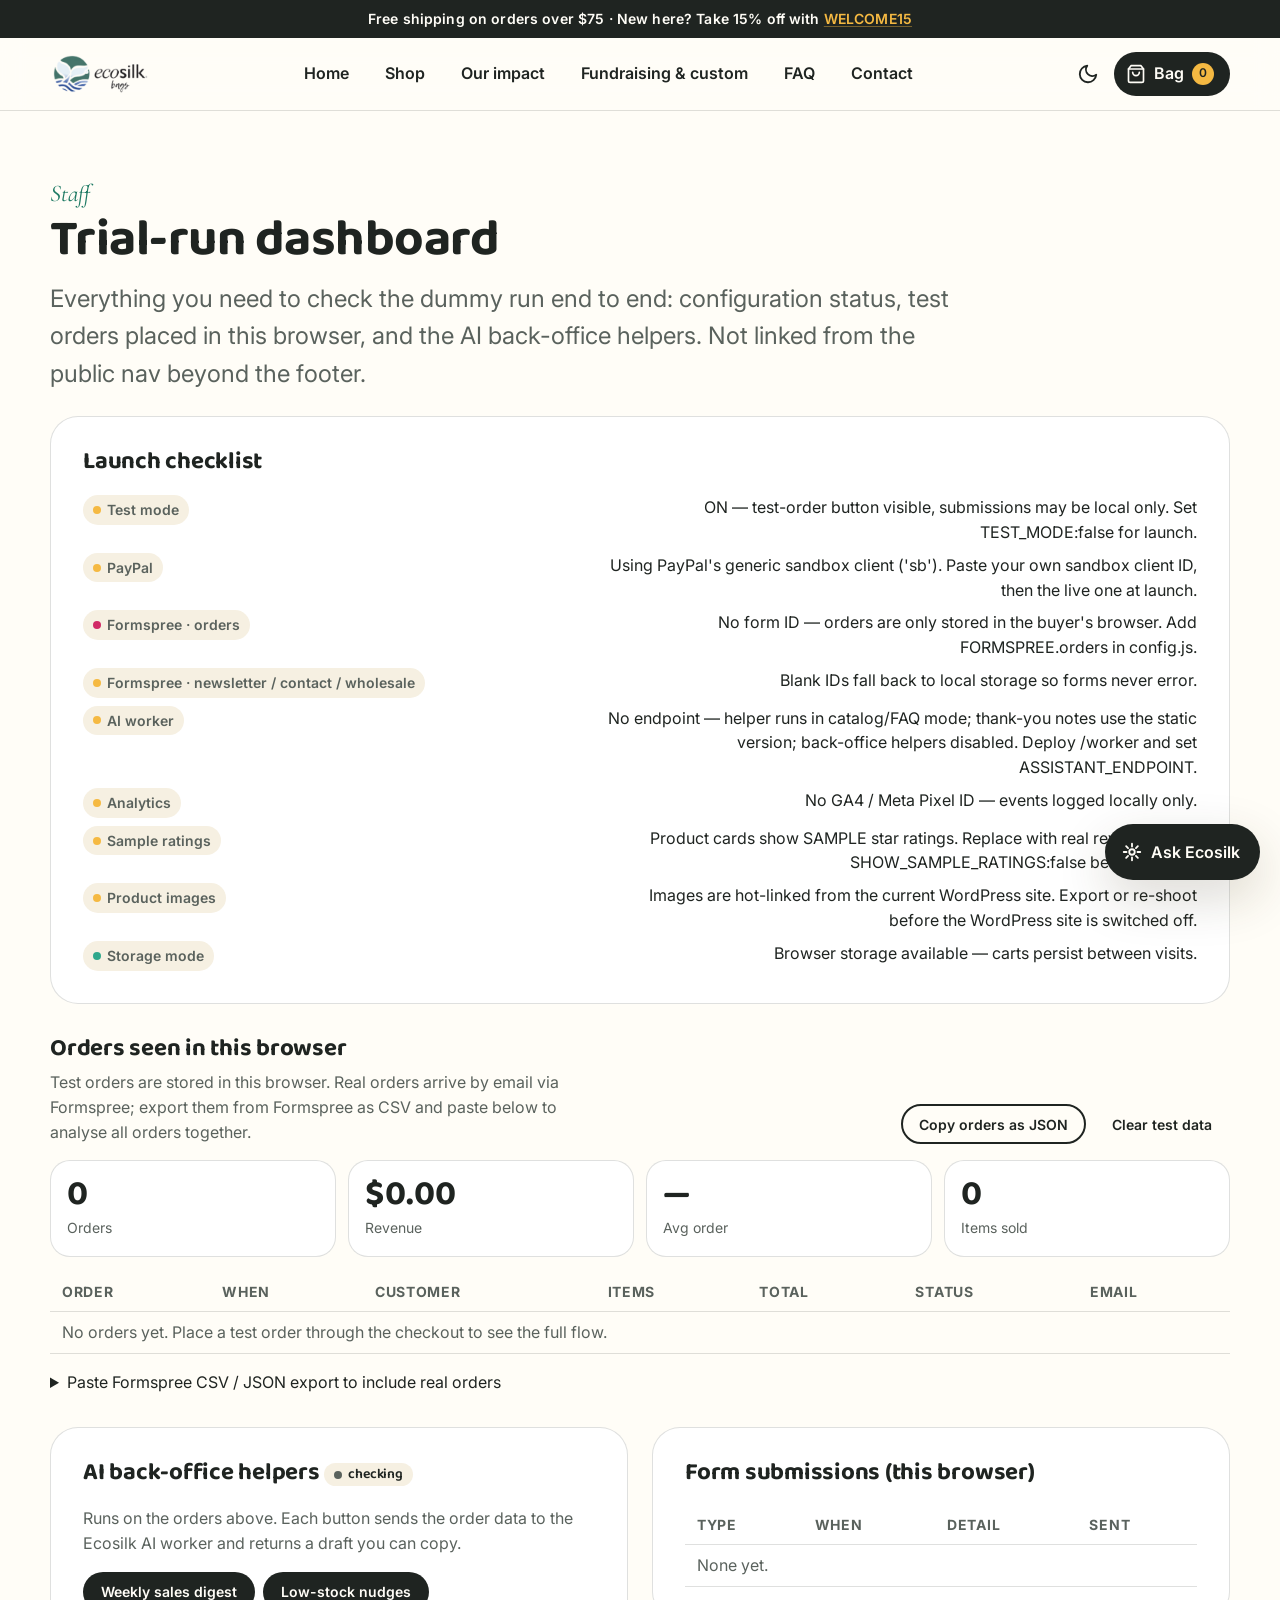
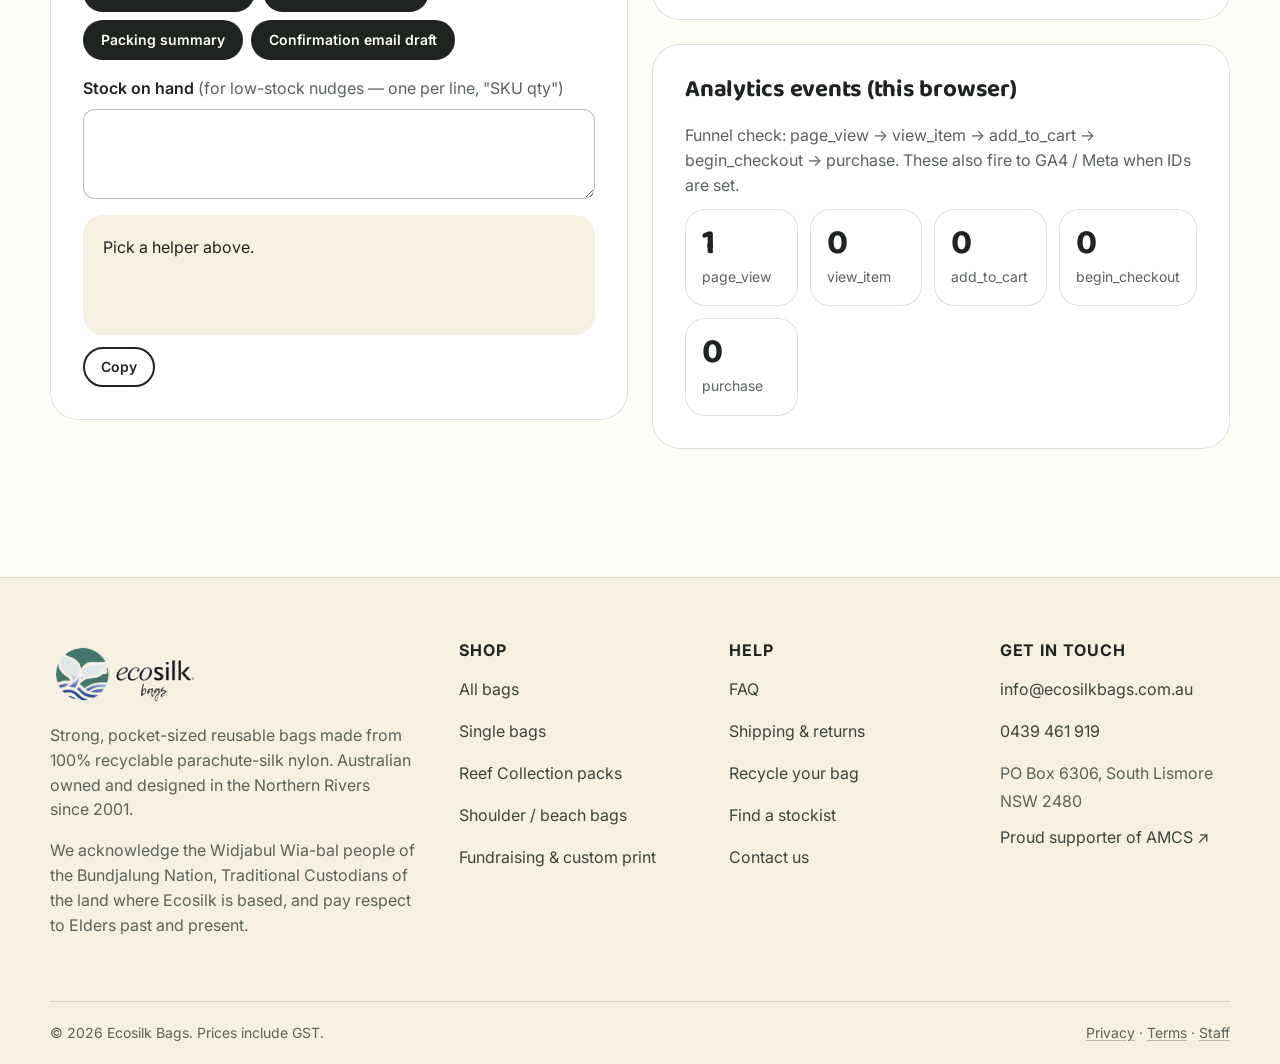
==== admin.html @ 3e67938a "Revamp: accessible multi-page store, 3-step PayPal checkout, AI helper + worker, admin dashboard" ====
<!DOCTYPE html>
<html lang="en-AU">
<head>
<meta charset="UTF-8">
<meta name="viewport" content="width=device-width, initial-scale=1.0">
<title>Staff dashboard — Ecosilk Bags</title>
<meta name="description" content="Staff-only dashboard for the Ecosilk trial site.">
<meta name="robots" content="noindex">
<link rel="icon" href="assets/img/favicon.png" type="image/png">
<link rel="preconnect" href="https://fonts.googleapis.com">
<link rel="preconnect" href="https://fonts.gstatic.com" crossorigin>
<link href="https://fonts.googleapis.com/css2?family=Baloo+2:wght@600;700&family=Cormorant+Garamond:ital,wght@1,500&family=Inter:wght@400;500;600;700&display=swap" rel="stylesheet">
<link rel="stylesheet" href="assets/css/style.css">
</head>
<body>
<main id="main">

  <div class="wrap page-head"><span class="eyebrow">Staff</span><h1>Trial-run dashboard</h1><p>Everything you need to check the dummy run end to end: configuration status, test orders placed in this browser, and the AI back-office helpers. Not linked from the public nav beyond the footer.</p></div>

  <div class="wrap" style="display:grid;gap:var(--space-8);padding-bottom:var(--space-16);">

    <section class="panel">
      <h2>Launch checklist</h2>
      <div class="review-block" id="checklist"></div>
    </section>

    <section>
      <div class="section-head" style="margin-bottom:var(--space-4);"><div><h2 style="font-size:var(--text-lg);">Orders seen in this browser</h2><p class="small">Test orders are stored in this browser. Real orders arrive by email via Formspree; export them from Formspree as CSV and paste below to analyse all orders together.</p></div><div style="display:flex;gap:var(--space-2);"><button class="btn btn-outline btn-sm" type="button" id="exportBtn">Copy orders as JSON</button><button class="btn btn-ghost btn-sm" type="button" id="clearBtn">Clear test data</button></div></div>
      <div class="kpis" id="kpis"></div>
      <div style="overflow-x:auto;margin-top:var(--space-4);"><table class="table" id="ordersTable"><thead><tr><th>Order</th><th>When</th><th>Customer</th><th>Items</th><th>Total</th><th>Status</th><th>Email</th></tr></thead><tbody></tbody></table></div>
      <details style="margin-top:var(--space-4);"><summary class="small" style="cursor:pointer;">Paste Formspree CSV / JSON export to include real orders</summary><div class="field" style="margin-top:var(--space-3);"><label for="importBox" class="visually-hidden">Import</label><textarea id="importBox" placeholder="Paste CSV or JSON here"></textarea></div><button class="btn btn-outline btn-sm" type="button" id="importBtn" style="margin-top:var(--space-2);">Import</button> <span class="small muted" id="importMsg"></span></details>
    </section>

    <section class="admin-grid">
      <div class="panel">
        <h2>AI back-office helpers <span class="status-pill" id="aiStatus">checking</span></h2>
        <p class="small muted" style="margin-bottom:var(--space-4);">Runs on the orders above. Each button sends the order data to the Ecosilk AI worker and returns a draft you can copy.</p>
        <div style="display:flex;gap:var(--space-2);flex-wrap:wrap;">
          <button class="btn btn-dark btn-sm" type="button" data-digest="weekly">Weekly sales digest</button>
          <button class="btn btn-dark btn-sm" type="button" data-digest="lowstock">Low-stock nudges</button>
          <button class="btn btn-dark btn-sm" type="button" data-digest="summary">Packing summary</button>
          <button class="btn btn-dark btn-sm" type="button" data-digest="email">Confirmation email draft</button>
        </div>
        <div class="field" style="margin-top:var(--space-4);"><label for="stockBox">Stock on hand <span class="opt">(for low-stock nudges — one per line, "SKU qty")</span></label><textarea id="stockBox" style="min-height:90px;font-family:monospace;font-size:13px;"></textarea></div>
        <div class="output" id="aiOut" aria-live="polite" style="margin-top:var(--space-4);">Pick a helper above.</div>
        <div style="display:flex;gap:var(--space-2);margin-top:var(--space-3);"><button class="btn btn-outline btn-sm" type="button" id="copyOut">Copy</button></div>
      </div>
      <div style="display:grid;gap:var(--space-6);">
        <div class="panel"><h2>Form submissions (this browser)</h2><div style="overflow-x:auto;"><table class="table" id="subsTable"><thead><tr><th>Type</th><th>When</th><th>Detail</th><th>Sent</th></tr></thead><tbody></tbody></table></div></div>
        <div class="panel"><h2>Analytics events (this browser)</h2><p class="small muted" style="margin-bottom:var(--space-3);">Funnel check: page_view → view_item → add_to_cart → begin_checkout → purchase. These also fire to GA4 / Meta when IDs are set.</p><div class="kpis" id="funnel"></div></div>
      </div>
    </section>
  </div>
</main>

<script src="assets/js/config.js"></script>
<script src="assets/js/catalog-data.js"></script>
<script src="assets/js/content.js"></script>
<script src="assets/js/store.js"></script>
<script src="assets/js/layout.js"></script>
<script src="assets/js/assistant.js"></script>

<script>
(function(){
  const E=window.Ecosilk, CFG=E.CFG;
  // Checklist
  const checks=[
    ["Test mode", CFG.TEST_MODE?"warn":"ok", CFG.TEST_MODE?"ON — test-order button visible, submissions may be local only. Set TEST_MODE:false for launch.":"OFF — production behaviour."],
    ["PayPal", CFG.PAYPAL_CLIENT_ID==="sb"?"warn":(CFG.PAYPAL_CLIENT_ID?"ok":"bad"), CFG.PAYPAL_CLIENT_ID==="sb"?"Using PayPal's generic sandbox client ('sb'). Paste your own sandbox client ID, then the live one at launch.":(CFG.PAYPAL_CLIENT_ID?`Client ID set (${CFG.PAYPAL_ENV}).`:"Not configured.")],
    ["Formspree · orders", CFG.FORMSPREE.orders?"ok":"bad", CFG.FORMSPREE.orders?"Order emails will be delivered.":"No form ID — orders are only stored in the buyer's browser. Add FORMSPREE.orders in config.js."],
    ["Formspree · newsletter / contact / wholesale", (CFG.FORMSPREE.newsletter&&CFG.FORMSPREE.contact&&CFG.FORMSPREE.wholesale)?"ok":"warn", "Blank IDs fall back to local storage so forms never error."],
    ["AI worker", CFG.ASSISTANT_ENDPOINT?"ok":"warn", CFG.ASSISTANT_ENDPOINT?`Endpoint: ${CFG.ASSISTANT_ENDPOINT}`:"No endpoint — helper runs in catalog/FAQ mode; thank-you notes use the static version; back-office helpers disabled. Deploy /worker and set ASSISTANT_ENDPOINT."],
    ["Analytics", (CFG.GA4_ID||CFG.META_PIXEL_ID)?"ok":"warn", (CFG.GA4_ID||CFG.META_PIXEL_ID)?"Events firing.":"No GA4 / Meta Pixel ID — events logged locally only."],
    ["Sample ratings", CFG.SHOW_SAMPLE_RATINGS?"warn":"ok", CFG.SHOW_SAMPLE_RATINGS?"Product cards show SAMPLE star ratings. Replace with real reviews or set SHOW_SAMPLE_RATINGS:false before launch.":"Hidden."],
    ["Product images", "warn", "Images are hot-linked from the current WordPress site. Export or re-shoot before the WordPress site is switched off."],
    ["Storage mode", E.Storage.mode==="browser"?"ok":"warn", E.Storage.mode==="browser"?"Browser storage available — carts persist between visits.":"Sandboxed preview — carts persist only within this tab."]
  ];
  document.getElementById("checklist").innerHTML=checks.map(([k,s,d])=>`<div class="kv"><span><span class="status-pill ${s}">${k}</span></span><span class="small" style="text-align:right;max-width:60ch;">${d}</span></div>`).join("");

  // Orders
  let imported=[];
  function allOrders(){ return E.getOrders().concat(imported); }
  function renderOrders(){
    const orders=allOrders();
    const rev=orders.reduce((s,o)=>s+(+o.total||0),0), items=orders.reduce((s,o)=>s+(o.lines||[]).reduce((a,l)=>a+(+l.qty||0),0),0);
    document.getElementById("kpis").innerHTML=[["Orders",orders.length],["Revenue",E.money(rev)],["Avg order",orders.length?E.money(rev/orders.length):"—"],["Items sold",items]].map(([k,v])=>`<div class="kpi"><strong>${v}</strong><span>${k}</span></div>`).join("");
    document.querySelector("#ordersTable tbody").innerHTML=orders.map(o=>`<tr><td><b>${o.number}</b>${o.code?`<br><span class="small muted">${o.code}</span>`:""}</td><td>${new Date(o.placedAt).toLocaleString("en-AU",{dateStyle:"short",timeStyle:"short"})}</td><td>${o.customer?(o.customer.firstName+" "+o.customer.lastName+"<br><span class='small muted'>"+(o.customer.city||"")+" "+(o.customer.state||"")+"</span>"):""}</td><td class="small">${(o.lines||[]).map(l=>`${l.qty} × ${l.name}`).join("<br>")}${(o.gifts||[]).map(g=>`<br><span class="verified">+ ${g.name} (gift)</span>`).join("")}</td><td>${E.money(+o.total||0)}</td><td><span class="status-pill ${o.status==="PAID"?"ok":"warn"}">${o.status||""}</span></td><td class="small">${o.delivery?(o.delivery.delivered?"Sent":"Local"):""}</td></tr>`).join("")||`<tr><td colspan="7" class="muted">No orders yet. Place a test order through the checkout to see the full flow.</td></tr>`;
    // Funnel
    const ev=E.getEvents(); const count=n=>ev.filter(e=>e.name===n).length;
    document.getElementById("funnel").innerHTML=["page_view","view_item","add_to_cart","begin_checkout","purchase"].map(n=>`<div class="kpi"><strong>${count(n)}</strong><span>${n}</span></div>`).join("");
    const subs=E.getSubmissions();
    document.querySelector("#subsTable tbody").innerHTML=subs.slice(0,30).map(s=>`<tr><td>${s.type}</td><td class="small">${new Date(s.at).toLocaleString("en-AU",{dateStyle:"short",timeStyle:"short"})}</td><td class="small">${(s.payload.email||s.payload.customer_name||s.payload.organisation||"")} ${s.payload._subject?"· "+s.payload._subject:""}</td><td>${s.delivered?"Yes":"Local"}</td></tr>`).join("")||`<tr><td colspan="4" class="muted">None yet.</td></tr>`;
  }
  renderOrders();
  document.getElementById("exportBtn").addEventListener("click",async e=>{ try{ await navigator.clipboard.writeText(JSON.stringify(allOrders(),null,2)); e.target.textContent="Copied"; }catch(err){ e.target.textContent="Clipboard blocked"; } setTimeout(()=>e.target.textContent="Copy orders as JSON",1500); });
  document.getElementById("clearBtn").addEventListener("click",()=>{ if(confirm("Clear test orders, submissions and events stored in this browser?")){ ["ecosilk_orders","ecosilk_last_order","ecosilk_submissions","ecosilk_events"].forEach(k=>E.Storage.remove(k)); renderOrders(); } });
  document.getElementById("importBtn").addEventListener("click",()=>{
    const raw=document.getElementById("importBox").value.trim(); const msg=document.getElementById("importMsg"); if(!raw) return;
    try{ if(raw.startsWith("[")||raw.startsWith("{")){ const j=JSON.parse(raw); imported=(Array.isArray(j)?j:[j]).map(o=>o.order_json?JSON.parse(o.order_json):o); }
      else { const rows=raw.split(/\r?\n/).filter(Boolean); const hdr=rows.shift().split(",").map(h=>h.replace(/^"|"$/g,"").trim()); const idx=hdr.indexOf("order_json"); if(idx<0) throw new Error("No order_json column"); imported=rows.map(r=>{ const cells=r.match(/("([^"]|"")*"|[^,]*)(,|$)/g).map(c=>c.replace(/,$/,"").replace(/^"|"$/g,"").replace(/""/g,'"')); return JSON.parse(cells[idx]); }); }
      msg.textContent=`Imported ${imported.length} orders.`; renderOrders(); }catch(e){ msg.textContent="Couldn't parse that: "+e.message; }
  });

  // Stock box default from catalog flags
  document.getElementById("stockBox").value=E.CATALOG.filter(p=>!p.inStock).map(p=>`${p.sku} 0`).join("\n")+"\n# add lines like: SSE 12  (SKU then quantity)";

  // AI helpers
  const A=window.EcosilkAssistant; const st=document.getElementById("aiStatus"); const out=document.getElementById("aiOut");
  if(A&&A.available()){ fetch(CFG.ASSISTANT_ENDPOINT+"/health").then(r=>r.json()).then(j=>{ st.textContent=`online · ${j.provider}${j.model?" · "+j.model:""}`; st.className="status-pill ok"; }).catch(()=>{ st.textContent="unreachable"; st.className="status-pill bad"; }); }
  else { st.textContent="not configured"; st.className="status-pill warn"; document.querySelectorAll("[data-digest]").forEach(b=>b.disabled=true); out.textContent="Deploy the worker in /worker and set ASSISTANT_ENDPOINT in config.js to enable these helpers."; }
  document.querySelectorAll("[data-digest]").forEach(b=>b.addEventListener("click",async()=>{
    const orders=allOrders(); if(!orders.length){ out.textContent="No orders to analyse yet — place a test order first."; return; }
    out.innerHTML='<span class="typing" aria-label="Working"><i></i><i></i><i></i></span>'; document.querySelectorAll("[data-digest]").forEach(x=>x.disabled=true);
    const stock=document.getElementById("stockBox").value.split("\n").map(l=>l.trim()).filter(l=>l&&!l.startsWith("#")).map(l=>{ const [sku,qty]=l.split(/\s+/); const p=E.bySku(sku); return p?{sku,name:E.displayTitle(p),qty:+qty||0}:null; }).filter(Boolean);
    try{ const r=await A.call("/digest",{type:b.dataset.digest,orders:orders.slice(0,100),stock,period:"trial"}); out.textContent=r.digest||r.error||"No response."; }
    catch(e){ out.textContent="The worker didn't respond: "+e.message; }
    document.querySelectorAll("[data-digest]").forEach(x=>x.disabled=false);
  }));
  document.getElementById("copyOut").addEventListener("click",async e=>{ try{ await navigator.clipboard.writeText(out.textContent); e.target.textContent="Copied"; }catch(err){} setTimeout(()=>e.target.textContent="Copy",1500); });
})();
</script>
</body></html>
---- assets/css/style.css ----
/* ============================================================
   ECOSILK BAGS — design system + components
   Type: Baloo 2 (display) · Inter (body) · Cormorant Garamond italic (accents)
   Palette evolves the brand: cream / ink / cerise / sea green / gold / teal,
   tuned so every text colour meets WCAG AA on its surface.
   ============================================================ */

:root, [data-theme="light"] {
  --bg: #FFFDF7;
  --surface: #FFFFFF;
  --surface-2: #F6F0E2;
  --surface-3: #ECE4D0;
  --ink: #1F2421;
  --ink-soft: #3C443F;
  --muted: #5A625D;
  --line: rgba(31, 36, 33, 0.14);
  --line-strong: #1F2421;

  --accent: #D12A66;          /* cerise, AA with white text and on cream */
  --accent-hover: #B82259;
  --accent-soft: #FBE3EC;
  --accent-bright: #E63E7A;   /* decorative only */

  --green: #1E7A64;           /* sea green, text-safe */
  --green-bright: #2FA88C;    /* decorative */
  --green-soft: #DDF2EB;
  --gold: #F5B942;
  --gold-soft: #FDF0D3;
  --teal: #1D6E85;
  --purple: #6F47B5;

  --on-accent: #FFFFFF;
  --on-dark: #FFFDF7;

  --shadow-sm: 0 1px 2px rgba(60, 50, 20, 0.08), 0 2px 8px rgba(60, 50, 20, 0.06);
  --shadow-md: 0 6px 24px rgba(60, 50, 20, 0.12);
  --shadow-lg: 0 18px 50px rgba(60, 50, 20, 0.18);

  --font-display: 'Baloo 2', 'Inter', system-ui, sans-serif;
  --font-body: 'Inter', system-ui, -apple-system, sans-serif;
  --font-accent: 'Cormorant Garamond', Georgia, serif;

  --text-xs: clamp(0.75rem, 0.7rem + 0.25vw, 0.875rem);
  --text-sm: clamp(0.875rem, 0.8rem + 0.35vw, 1rem);
  --text-base: clamp(1rem, 0.95rem + 0.25vw, 1.125rem);
  --text-lg: clamp(1.125rem, 1rem + 0.75vw, 1.5rem);
  --text-xl: clamp(1.5rem, 1.2rem + 1.25vw, 2.25rem);
  --text-2xl: clamp(2rem, 1.2rem + 2.5vw, 3.5rem);
  --text-3xl: clamp(2.5rem, 1rem + 4vw, 4.5rem);

  --space-1: 0.25rem; --space-2: 0.5rem; --space-3: 0.75rem; --space-4: 1rem;
  --space-5: 1.25rem; --space-6: 1.5rem; --space-8: 2rem; --space-10: 2.5rem;
  --space-12: 3rem; --space-16: 4rem; --space-20: 5rem; --space-24: 6rem;

  --radius-sm: 6px; --radius-md: 12px; --radius-lg: 20px; --radius-xl: 28px; --radius-pill: 999px;
  --wrap: 1180px;
  --header-h: 72px;
  color-scheme: light;
}

[data-theme="dark"] {
  --bg: #141D19;
  --surface: #1C2823;
  --surface-2: #22312B;
  --surface-3: #2B3C35;
  --ink: #F3EFE4;
  --ink-soft: #DCD8CC;
  --muted: #B4BDB7;
  --line: rgba(243, 239, 228, 0.14);
  --line-strong: #F3EFE4;

  --accent: #FF6FA0;
  --accent-hover: #FF8AB2;
  --accent-soft: #3A2430;
  --accent-bright: #FF6FA0;

  --green: #5CD3B4;
  --green-bright: #5CD3B4;
  --green-soft: #1F3A32;
  --gold: #F5B942;
  --gold-soft: #3A3120;
  --teal: #1D6E85;
  --purple: #B59BE8;

  --on-accent: #1F2421;
  --on-dark: #FFFDF7;

  --shadow-sm: 0 1px 2px rgba(0,0,0,0.3), 0 2px 8px rgba(0,0,0,0.25);
  --shadow-md: 0 6px 24px rgba(0,0,0,0.4);
  --shadow-lg: 0 18px 50px rgba(0,0,0,0.5);
  color-scheme: dark;
}

/* ---------- Base ---------- */
*, *::before, *::after { box-sizing: border-box; margin: 0; padding: 0; }
html { -webkit-text-size-adjust: 100%; scroll-behavior: smooth; }
body {
  background: var(--bg); color: var(--ink);
  font-family: var(--font-body); font-size: var(--text-base); line-height: 1.55;
  -webkit-font-smoothing: antialiased; min-height: 100vh;
  display: flex; flex-direction: column;
}
main { flex: 1; }
img, svg, video { max-width: 100%; display: block; }
img { height: auto; }
a { color: inherit; text-decoration-color: color-mix(in srgb, currentColor 40%, transparent); text-underline-offset: 0.15em; }
a:hover { text-decoration-color: currentColor; }
button, input, select, textarea { font: inherit; color: inherit; }
button { cursor: pointer; background: none; border: 0; }
h1, h2, h3, h4 { font-family: var(--font-display); font-weight: 700; line-height: 1.1; letter-spacing: -0.01em; text-wrap: balance; }
h1 { font-size: var(--text-2xl); }
h2 { font-size: var(--text-xl); }
h3 { font-size: var(--text-lg); }
p { text-wrap: pretty; }
ul[role="list"], ol[role="list"] { list-style: none; }
:focus-visible { outline: 3px solid var(--accent); outline-offset: 3px; border-radius: 4px; }
::selection { background: var(--gold); color: #1F2421; }
.visually-hidden { position: absolute !important; width: 1px; height: 1px; padding: 0; margin: -1px; overflow: hidden; clip: rect(0 0 0 0); white-space: nowrap; border: 0; }
.skip-link { position: absolute; left: var(--space-4); top: -100px; z-index: 1000; background: var(--ink); color: var(--bg); padding: var(--space-3) var(--space-5); border-radius: var(--radius-md); font-weight: 600; }
.skip-link:focus { top: var(--space-4); }

@media (prefers-reduced-motion: reduce) {
  *, *::before, *::after { animation-duration: 0.001ms !important; animation-iteration-count: 1 !important; transition-duration: 0.001ms !important; scroll-behavior: auto !important; }
}

.wrap { width: min(var(--wrap), 100% - var(--space-10)); margin-inline: auto; }
@media (max-width: 640px) { .wrap { width: min(var(--wrap), 100% - var(--space-8)); } }
.narrow { max-width: 720px; }
.muted { color: var(--muted); }
.small { font-size: var(--text-sm); }
.eyebrow { font-family: var(--font-accent); font-style: italic; font-size: var(--text-lg); color: var(--green); }
.accent { color: var(--accent); }
.section { padding-block: clamp(var(--space-12), 7vw, var(--space-24)); }
.section-tight { padding-block: clamp(var(--space-8), 4vw, var(--space-16)); }
.section-head { display: flex; align-items: flex-end; justify-content: space-between; gap: var(--space-6); margin-bottom: var(--space-8); flex-wrap: wrap; }
.section-head p { max-width: 52ch; color: var(--muted); margin-top: var(--space-2); }
.page-head { padding: clamp(var(--space-10), 6vw, var(--space-16)) 0 var(--space-6); }
.page-head p { color: var(--muted); max-width: 60ch; margin-top: var(--space-3); font-size: var(--text-lg); }

/* ---------- Buttons ---------- */
.btn { display: inline-flex; align-items: center; justify-content: center; gap: var(--space-2); min-height: 48px; padding: 0 var(--space-6); border-radius: var(--radius-pill); font-weight: 600; font-size: var(--text-sm); text-decoration: none; border: 2px solid transparent; transition: transform .15s ease, background .15s ease, border-color .15s ease, color .15s ease; white-space: nowrap; }
.btn:active { transform: translateY(1px); }
.btn-primary { background: var(--accent); color: var(--on-accent); }
.btn-primary:hover { background: var(--accent-hover); }
.btn-dark { background: var(--ink); color: var(--bg); }
.btn-dark:hover { background: var(--ink-soft); }
.btn-outline { border-color: var(--line-strong); color: var(--ink); background: transparent; }
.btn-outline:hover { background: var(--ink); color: var(--bg); }
.btn-ghost { color: var(--ink); min-height: 44px; padding-inline: var(--space-3); }
.btn-ghost:hover { background: var(--surface-2); }
.btn-sm { min-height: 40px; padding-inline: var(--space-4); font-size: var(--text-xs); }
.btn-lg { min-height: 56px; padding-inline: var(--space-8); font-size: var(--text-base); }
.btn-block { width: 100%; }
.btn[disabled], .btn[aria-disabled="true"] { opacity: .5; cursor: not-allowed; }
.icon-btn { display: inline-flex; align-items: center; justify-content: center; width: 44px; height: 44px; border-radius: var(--radius-pill); color: var(--ink); }
.icon-btn:hover { background: var(--surface-2); }
.icon-btn svg { width: 22px; height: 22px; }

/* ---------- Announcement + Header ---------- */
.announce { background: var(--ink); color: var(--bg); text-align: center; font-size: var(--text-xs); font-weight: 600; padding: var(--space-2) var(--space-4); letter-spacing: 0.01em; }
.announce a { color: var(--gold); }
.site-header { position: sticky; top: 0; z-index: 60; background: color-mix(in srgb, var(--bg) 88%, transparent); backdrop-filter: blur(12px); -webkit-backdrop-filter: blur(12px); border-bottom: 1px solid var(--line); }
.header-row { display: flex; align-items: center; justify-content: space-between; gap: var(--space-4); min-height: var(--header-h); }
.brand { display: inline-flex; align-items: center; gap: var(--space-3); text-decoration: none; }
.brand img { height: 44px; width: auto; }
.brand .logo-dark { display: none; }
[data-theme="dark"] .brand .logo-light { display: none; }
[data-theme="dark"] .brand .logo-dark { display: block; }
.nav-links { display: flex; gap: var(--space-1); align-items: center; }
.nav-links a { text-decoration: none; font-weight: 600; font-size: var(--text-sm); padding: var(--space-3) var(--space-4); border-radius: var(--radius-pill); min-height: 44px; display: inline-flex; align-items: center; }
.nav-links a:hover { background: var(--surface-2); }
.nav-links a[aria-current="page"] { color: var(--accent); }
.header-actions { display: flex; align-items: center; gap: var(--space-1); }
.cart-btn { position: relative; display: inline-flex; align-items: center; gap: var(--space-2); background: var(--ink); color: var(--bg); min-height: 44px; padding: 0 var(--space-4) 0 var(--space-3); border-radius: var(--radius-pill); font-weight: 600; font-size: var(--text-sm); text-decoration: none; }
.cart-btn svg { width: 20px; height: 20px; }
.cart-btn .count { background: var(--gold); color: #1F2421; border-radius: var(--radius-pill); min-width: 22px; height: 22px; display: inline-flex; align-items: center; justify-content: center; font-size: 12px; padding: 0 6px; }
.menu-btn { display: none; }
@media (max-width: 860px) {
  .nav-links { display: none; position: absolute; top: 100%; left: 0; right: 0; background: var(--bg); border-bottom: 1px solid var(--line); flex-direction: column; align-items: stretch; padding: var(--space-3) var(--space-5) var(--space-5); box-shadow: var(--shadow-md); }
  .nav-links.open { display: flex; }
  .nav-links a { min-height: 48px; font-size: var(--text-base); }
  .menu-btn { display: inline-flex; }
  .brand img { height: 38px; }
}

/* ---------- Hero ---------- */
.hero { padding-block: clamp(var(--space-10), 6vw, var(--space-20)) clamp(var(--space-8), 4vw, var(--space-12)); }
.hero-grid { display: grid; grid-template-columns: 1.05fr 1fr; gap: clamp(var(--space-8), 5vw, var(--space-16)); align-items: center; }
.hero h1 { font-size: var(--text-3xl); line-height: 1.02; margin: var(--space-4) 0 var(--space-5); }
.hero .lede { font-size: var(--text-lg); color: var(--ink-soft); max-width: 46ch; }
.hero-cta { display: flex; gap: var(--space-3); flex-wrap: wrap; margin-top: var(--space-8); align-items: center; }
.hero-proof { display: flex; gap: var(--space-6); flex-wrap: wrap; margin-top: var(--space-8); font-size: var(--text-sm); color: var(--muted); }
.hero-proof strong { display: block; color: var(--ink); font-family: var(--font-display); font-size: var(--text-lg); line-height: 1; }
.hero-visual { position: relative; }
.swatch-stage { background: var(--surface-2); border-radius: var(--radius-xl); padding: var(--space-6); box-shadow: var(--shadow-sm); }
.swatch-stage .stage-img { aspect-ratio: 1; border-radius: var(--radius-lg); background-size: cover; background-position: center; background-color: var(--surface-3); transition: background-image .2s ease; }
.stage-row { display: flex; align-items: center; justify-content: space-between; gap: var(--space-3); margin-top: var(--space-4); flex-wrap: wrap; }
.stage-row .name { font-family: var(--font-display); font-size: var(--text-lg); font-weight: 700; }
.swatch-wall { display: grid; grid-template-columns: repeat(12, 1fr); gap: 6px; margin-top: var(--space-4); }
.swatch { aspect-ratio: 1; border-radius: 8px; background-size: cover; background-position: center; border: 2px solid transparent; transition: transform .2s cubic-bezier(.34,1.56,.64,1); padding: 0; min-width: 0; }
.swatch:hover { transform: scale(1.12); z-index: 2; }
.swatch[aria-pressed="true"] { border-color: var(--ink); transform: scale(1.08); }
@media (max-width: 960px) { .hero-grid { grid-template-columns: 1fr; } .swatch-wall { grid-template-columns: repeat(8, 1fr); } }
@media (max-width: 480px) { .swatch-wall { grid-template-columns: repeat(6, 1fr); gap: 8px; } .swatch { border-radius: 10px; } }

/* ---------- Trust strip ---------- */
.trust-strip { border-block: 1px solid var(--line); }
.trust-strip .wrap { display: flex; gap: var(--space-8); justify-content: space-between; flex-wrap: wrap; padding-block: var(--space-4); font-size: var(--text-sm); color: var(--ink-soft); }
.trust-strip span { display: inline-flex; align-items: center; gap: var(--space-2); }
.trust-strip svg { width: 18px; height: 18px; color: var(--green); }

/* ---------- Product cards ---------- */
.product-grid { display: grid; grid-template-columns: repeat(4, 1fr); gap: var(--space-6) var(--space-5); }
@media (max-width: 1060px) { .product-grid { grid-template-columns: repeat(3, 1fr); } }
@media (max-width: 720px) { .product-grid { grid-template-columns: repeat(2, 1fr); gap: var(--space-5) var(--space-3); } }
.product-card { position: relative; display: flex; flex-direction: column; background: var(--surface); border-radius: var(--radius-lg); overflow: hidden; border: 1px solid var(--line); transition: transform .2s ease, box-shadow .2s ease; content-visibility: auto; contain-intrinsic-size: 360px; }
.product-card:hover { transform: translateY(-3px); box-shadow: var(--shadow-md); }
.product-card .thumb { aspect-ratio: 1; background: var(--surface-2); overflow: hidden; }
.product-card .thumb img { width: 100%; height: 100%; object-fit: cover; transition: transform .4s ease; }
.product-card:hover .thumb img { transform: scale(1.04); }
.product-card .info { padding: var(--space-4) var(--space-4) var(--space-4); display: flex; flex-direction: column; gap: var(--space-1); flex: 1; }
.product-card h3 { font-size: var(--text-base); font-family: var(--font-body); font-weight: 600; }
.product-card h3 a { text-decoration: none; }
.product-card h3 a::after { content: ""; position: absolute; inset: 0; }
.product-card .meta { color: var(--muted); font-size: var(--text-xs); }
.product-card .price-row { display: flex; align-items: center; justify-content: space-between; margin-top: auto; padding-top: var(--space-2); gap: var(--space-2); }
.price { font-family: var(--font-display); font-weight: 700; font-size: var(--text-lg); }
.price small { font-family: var(--font-body); font-weight: 500; color: var(--muted); font-size: var(--text-xs); }
.price .was { text-decoration: line-through; color: var(--muted); font-weight: 500; font-size: var(--text-sm); margin-right: var(--space-2); }
.badge { display: inline-flex; align-items: center; gap: 4px; font-size: 11px; font-weight: 700; letter-spacing: .04em; text-transform: uppercase; padding: 4px 10px; border-radius: var(--radius-pill); background: var(--gold); color: #1F2421; }
.badge-green { background: var(--green-soft); color: var(--green); }
.badge-ink { background: var(--ink); color: var(--bg); }
.badge-accent { background: var(--accent-soft); color: var(--accent); }
.card-badges { position: absolute; top: var(--space-3); left: var(--space-3); display: flex; gap: var(--space-1); z-index: 2; flex-wrap: wrap; }
.quick-add { position: relative; z-index: 3; }
.colour-dots { display: flex; gap: 4px; margin-top: var(--space-1); }
.colour-dots span { width: 12px; height: 12px; border-radius: 50%; background-size: cover; border: 1px solid var(--line); }
.colour-dots em { font-style: normal; font-size: 11px; color: var(--muted); margin-left: 4px; }

/* ---------- Shop layout ---------- */
.shop-layout { display: grid; grid-template-columns: 240px 1fr; gap: var(--space-10); align-items: start; }
@media (max-width: 900px) { .shop-layout { grid-template-columns: 1fr; gap: var(--space-5); } }
.filters { position: sticky; top: calc(var(--header-h) + var(--space-4)); display: grid; gap: var(--space-6); }
.filters fieldset { border: 0; display: grid; gap: var(--space-2); }
.filters legend { font-weight: 700; font-family: var(--font-display); margin-bottom: var(--space-2); font-size: var(--text-base); }
.check { display: flex; align-items: center; gap: var(--space-3); min-height: 36px; cursor: pointer; font-size: var(--text-sm); }
.check input { width: 20px; height: 20px; accent-color: var(--accent); }
.check .n { margin-left: auto; color: var(--muted); font-size: var(--text-xs); }
.shop-toolbar { display: flex; justify-content: space-between; align-items: center; gap: var(--space-4); margin-bottom: var(--space-6); flex-wrap: wrap; }
.shop-toolbar .result-count { color: var(--muted); font-size: var(--text-sm); }
.select { display: inline-flex; align-items: center; gap: var(--space-2); font-size: var(--text-sm); }
.select select { min-height: 44px; border: 1px solid var(--line); border-radius: var(--radius-md); padding: 0 var(--space-3); background: var(--surface); }
.filter-toggle { display: none; }
@media (max-width: 900px) {
  .filters { position: static; display: none; background: var(--surface); padding: var(--space-5); border-radius: var(--radius-lg); border: 1px solid var(--line); }
  .filters.open { display: grid; }
  .filter-toggle { display: inline-flex; }
}
.chips { display: flex; gap: var(--space-2); flex-wrap: wrap; margin-bottom: var(--space-5); }
.chip { display: inline-flex; align-items: center; gap: var(--space-2); background: var(--surface-2); border-radius: var(--radius-pill); padding: var(--space-2) var(--space-3) var(--space-2) var(--space-4); font-size: var(--text-sm); min-height: 40px; }
.chip button { width: 24px; height: 24px; border-radius: 50%; display: inline-flex; align-items: center; justify-content: center; }
.chip button:hover { background: var(--line); }
.empty { padding: var(--space-16) var(--space-6); text-align: center; color: var(--muted); border: 1px dashed var(--line); border-radius: var(--radius-lg); }

/* ---------- Product page ---------- */
.pdp { display: grid; grid-template-columns: 1.1fr 1fr; gap: clamp(var(--space-8), 5vw, var(--space-16)); align-items: start; padding-block: var(--space-8) var(--space-16); }
@media (max-width: 900px) { .pdp { grid-template-columns: 1fr; } }
.gallery { position: sticky; top: calc(var(--header-h) + var(--space-4)); }
.gallery-main { aspect-ratio: 1; border-radius: var(--radius-xl); overflow: hidden; background: var(--surface-2); }
.gallery-main img { width: 100%; height: 100%; object-fit: cover; }
.gallery-thumbs { display: flex; gap: var(--space-2); margin-top: var(--space-3); flex-wrap: wrap; }
.gallery-thumbs button { width: 64px; height: 64px; border-radius: var(--radius-md); overflow: hidden; border: 2px solid transparent; padding: 0; }
.gallery-thumbs button[aria-pressed="true"] { border-color: var(--ink); }
.gallery-thumbs img { width: 100%; height: 100%; object-fit: cover; }
.pdp-info .crumbs { font-size: var(--text-xs); color: var(--muted); margin-bottom: var(--space-3); }
.pdp-info .crumbs a { color: inherit; }
.pdp-info h1 { font-size: var(--text-xl); }
.pdp-info .tagline { color: var(--ink-soft); font-size: var(--text-lg); margin-top: var(--space-2); }
.pdp-price { display: flex; align-items: baseline; gap: var(--space-3); margin: var(--space-5) 0; }
.pdp-price .price { font-size: var(--text-xl); }
.stars { color: var(--gold); letter-spacing: 1px; }
.rating { display: inline-flex; align-items: center; gap: var(--space-2); font-size: var(--text-sm); color: var(--muted); }
.swatches { display: flex; flex-wrap: wrap; gap: var(--space-2); margin-top: var(--space-2); }
.swatches .sw { width: 44px; height: 44px; border-radius: 50%; background-size: cover; background-position: center; border: 3px solid var(--surface); box-shadow: 0 0 0 1px var(--line); padding: 0; position: relative; }
.swatches .sw[aria-checked="true"] { box-shadow: 0 0 0 2px var(--ink); }
.swatches .sw.oos::after { content: ""; position: absolute; inset: 45%; width: 110%; height: 2px; left: -5%; background: var(--ink); transform: rotate(-45deg); }
.option-label { display: flex; justify-content: space-between; font-weight: 600; font-size: var(--text-sm); margin-top: var(--space-6); }
.option-label span { color: var(--muted); font-weight: 500; }
.qty { display: inline-flex; align-items: center; border: 1px solid var(--line-strong); border-radius: var(--radius-pill); overflow: hidden; height: 48px; }
.qty button { width: 44px; height: 100%; font-size: 1.2rem; font-weight: 600; }
.qty button:hover { background: var(--surface-2); }
.qty input { width: 48px; text-align: center; border: 0; background: transparent; height: 100%; font-weight: 600; -moz-appearance: textfield; }
.qty input::-webkit-inner-spin-button, .qty input::-webkit-outer-spin-button { -webkit-appearance: none; }
.buy-row { display: flex; gap: var(--space-3); margin-top: var(--space-6); align-items: center; flex-wrap: wrap; }
.buy-row .btn { flex: 1; min-width: 200px; }
.stock-note { display: flex; align-items: center; gap: var(--space-2); font-size: var(--text-sm); margin-top: var(--space-3); color: var(--green); font-weight: 600; }
.stock-note.low { color: var(--accent); }
.stock-note::before { content: ""; width: 8px; height: 8px; border-radius: 50%; background: currentColor; }
.pdp-bullets { display: grid; gap: var(--space-2); margin-top: var(--space-6); padding-left: 0; }
.pdp-bullets li { display: flex; gap: var(--space-3); align-items: flex-start; font-size: var(--text-sm); }
.pdp-bullets svg { width: 18px; height: 18px; flex: none; color: var(--green); margin-top: 3px; }
.accordion { margin-top: var(--space-8); border-top: 1px solid var(--line); }
.accordion details { border-bottom: 1px solid var(--line); }
.accordion summary { list-style: none; cursor: pointer; display: flex; justify-content: space-between; align-items: center; padding: var(--space-4) 0; font-weight: 600; min-height: 56px; }
.accordion summary::-webkit-details-marker { display: none; }
.accordion summary::after { content: "+"; font-size: 1.4rem; font-weight: 400; color: var(--muted); transition: transform .2s ease; }
.accordion details[open] summary::after { transform: rotate(45deg); }
.accordion .body { padding: 0 0 var(--space-5); color: var(--ink-soft); font-size: var(--text-sm); display: grid; gap: var(--space-3); }
.sticky-buy { display: none; }
@media (max-width: 900px) {
  .gallery { position: static; }
  .sticky-buy { display: flex; position: fixed; bottom: 0; left: 0; right: 0; z-index: 55; background: var(--surface); border-top: 1px solid var(--line); padding: var(--space-3) var(--space-4) calc(var(--space-3) + env(safe-area-inset-bottom)); gap: var(--space-3); align-items: center; box-shadow: 0 -6px 24px rgba(0,0,0,.08); }
  .sticky-buy .price { font-size: var(--text-base); }
  .sticky-buy .btn { flex: 1; }
  body.has-sticky-buy main { padding-bottom: 88px; }
}

/* ---------- Cross-sell / rails ---------- */
.rail { display: grid; grid-auto-flow: column; grid-auto-columns: minmax(220px, 1fr); gap: var(--space-4); overflow-x: auto; scroll-snap-type: x mandatory; padding-bottom: var(--space-3); scrollbar-width: thin; }
.rail > * { scroll-snap-align: start; }

/* ---------- Feature / story blocks ---------- */
.story { display: grid; grid-template-columns: 1fr 1fr; gap: clamp(var(--space-8), 5vw, var(--space-16)); align-items: center; }
.story.reverse > :first-child { order: 2; }
@media (max-width: 860px) { .story { grid-template-columns: 1fr; } .story.reverse > :first-child { order: 0; } }
.story-img { border-radius: var(--radius-xl); overflow: hidden; aspect-ratio: 4/3; background: var(--surface-2); }
.story-img img { width: 100%; height: 100%; object-fit: cover; }
.story h2 { font-size: var(--text-2xl); }
.story p { color: var(--ink-soft); margin-top: var(--space-4); }
.stat-grid { display: grid; grid-template-columns: repeat(3, 1fr); gap: var(--space-4); margin-top: var(--space-6); }
.stat { background: var(--surface); border: 1px solid var(--line); border-radius: var(--radius-lg); padding: var(--space-5); }
.stat strong { display: block; font-family: var(--font-display); font-size: var(--text-xl); color: var(--accent); line-height: 1; }
.stat span { font-size: var(--text-xs); color: var(--muted); }
@media (max-width: 520px) { .stat-grid { grid-template-columns: 1fr 1fr; } }

.band { background: var(--teal); color: var(--on-dark); }
.band .wrap { display: grid; grid-template-columns: 1.2fr 1fr; gap: var(--space-10); align-items: center; padding-block: clamp(var(--space-12), 6vw, var(--space-20)); }
.band h2 { font-size: var(--text-2xl); }
.band p { opacity: .92; margin-top: var(--space-4); max-width: 50ch; }
.band .btn-light { background: var(--on-dark); color: #1F2421; }
.band .btn-light:hover { background: #fff; }
.impact-counter { font-family: var(--font-display); font-size: clamp(3rem, 8vw, 6rem); line-height: 1; font-weight: 700; }
.impact-counter small { display: block; font-family: var(--font-body); font-size: var(--text-sm); font-weight: 500; opacity: .9; margin-top: var(--space-2); }
@media (max-width: 860px) { .band .wrap { grid-template-columns: 1fr; } }

.compare { width: 100%; border-collapse: collapse; font-size: var(--text-sm); }
.compare th, .compare td { padding: var(--space-3) var(--space-4); text-align: left; border-bottom: 1px solid var(--line); }
.compare th { font-family: var(--font-display); font-size: var(--text-base); }
.compare td.yes { color: var(--green); font-weight: 600; }
.compare td.no { color: var(--muted); }
.compare .hl { background: var(--green-soft); }

/* ---------- Reef / bundle cards ---------- */
.reef-grid { display: grid; grid-template-columns: repeat(4, 1fr); gap: var(--space-5); }
@media (max-width: 960px) { .reef-grid { grid-template-columns: repeat(2, 1fr); } }
.reef-card { background: var(--ink); color: var(--bg); border-radius: var(--radius-lg); overflow: hidden; position: relative; }
.reef-card .photo { aspect-ratio: 4/3; background-size: cover; background-position: center; }
.reef-card .tag { display: flex; align-items: center; gap: var(--space-2); padding: var(--space-3) var(--space-4) 0; font-family: var(--font-display); font-size: var(--text-sm); }
.reef-card .tag img { width: 20px; height: 20px; }
.reef-card .body { padding: var(--space-2) var(--space-4) var(--space-4); display: flex; justify-content: space-between; align-items: baseline; }
.reef-card .body a { text-decoration: none; font-weight: 700; font-size: var(--text-base); }
.reef-card .body a::after { content: ""; position: absolute; inset: 0; }
.reef-card .body .price { color: var(--gold); font-size: var(--text-base); }

.bundle { display: grid; grid-template-columns: 1fr 1fr; background: var(--surface); border: 1px solid var(--line); border-radius: var(--radius-xl); overflow: hidden; }
@media (max-width: 760px) { .bundle { grid-template-columns: 1fr; } }
.bundle .bundle-img { display: grid; grid-template-columns: 1fr 1fr; gap: 4px; background: var(--surface-2); padding: 4px; }
.bundle .bundle-img div { aspect-ratio: 1; background-size: cover; background-position: center; border-radius: var(--radius-md); }
.bundle .bundle-body { padding: var(--space-8); display: flex; flex-direction: column; gap: var(--space-3); }
.bundle .bundle-body ul { padding-left: var(--space-5); color: var(--ink-soft); font-size: var(--text-sm); display: grid; gap: var(--space-1); }
.bundle .save { color: var(--green); font-weight: 700; font-size: var(--text-sm); }

/* ---------- Reviews ---------- */
.reviews { display: grid; grid-template-columns: repeat(3, 1fr); gap: var(--space-5); }
@media (max-width: 860px) { .reviews { grid-template-columns: 1fr; } }
.review { background: var(--surface); border: 1px solid var(--line); border-radius: var(--radius-lg); padding: var(--space-6); display: grid; gap: var(--space-3); }
.review blockquote { font-size: var(--text-base); line-height: 1.5; }
.review .who { font-size: var(--text-xs); color: var(--muted); display: flex; justify-content: space-between; gap: var(--space-2); }
.review .who b { color: var(--ink); }
.verified { color: var(--green); font-weight: 600; }

/* ---------- FAQ ---------- */
.faq-list details { border-bottom: 1px solid var(--line); }
.faq-list summary { list-style: none; cursor: pointer; display: flex; justify-content: space-between; gap: var(--space-4); padding: var(--space-5) 0; font-weight: 600; font-size: var(--text-base); min-height: 56px; align-items: center; }
.faq-list summary::-webkit-details-marker { display: none; }
.faq-list summary::after { content: "+"; font-size: 1.5rem; color: var(--muted); font-weight: 300; flex: none; }
.faq-list details[open] summary::after { content: "−"; }
.faq-list .a { padding: 0 0 var(--space-5); color: var(--ink-soft); max-width: 70ch; }
.faq-list .a p + p { margin-top: var(--space-3); }

/* ---------- Forms ---------- */
.form { display: grid; gap: var(--space-4); }
.form-row { display: grid; grid-template-columns: 1fr 1fr; gap: var(--space-4); }
@media (max-width: 560px) { .form-row { grid-template-columns: 1fr; } }
.field { display: grid; gap: var(--space-2); }
.field label { font-weight: 600; font-size: var(--text-sm); }
.field label .opt { color: var(--muted); font-weight: 400; }
.field input, .field select, .field textarea { min-height: 48px; border: 1px solid color-mix(in srgb, var(--ink) 30%, transparent); border-radius: var(--radius-md); padding: var(--space-3) var(--space-4); background: var(--surface); width: 100%; }
.field textarea { min-height: 120px; resize: vertical; }
.field input:focus, .field select:focus, .field textarea:focus { outline: 3px solid var(--accent); outline-offset: 0; border-color: var(--accent); }
.field .hint { font-size: var(--text-xs); color: var(--muted); }
.field .error { font-size: var(--text-xs); color: var(--accent); font-weight: 600; display: none; }
.field[data-invalid="true"] .error { display: block; }
.field[data-invalid="true"] input, .field[data-invalid="true"] textarea { border-color: var(--accent); }
.form-note { background: var(--surface-2); border-radius: var(--radius-md); padding: var(--space-4); font-size: var(--text-sm); color: var(--ink-soft); }
.form-success { background: var(--green-soft); color: var(--green); border-radius: var(--radius-lg); padding: var(--space-6); font-weight: 600; }
.inline-form { display: flex; gap: var(--space-2); flex-wrap: wrap; }
.inline-form input { flex: 1; min-width: 200px; min-height: 48px; border: 1px solid var(--line-strong); border-radius: var(--radius-pill); padding: 0 var(--space-5); background: var(--surface); }

/* ---------- Newsletter ---------- */
.newsletter { background: var(--gold); color: #1F2421; border-radius: var(--radius-xl); padding: clamp(var(--space-8), 5vw, var(--space-12)); display: grid; grid-template-columns: 1.2fr 1fr; gap: var(--space-8); align-items: center; }
.newsletter h2 { font-size: var(--text-2xl); }
.newsletter p { margin-top: var(--space-3); color: #3C443F; }
.newsletter .inline-form input { border-color: #1F2421; background: #FFFDF7; color: #1F2421; }
.newsletter .btn-dark { background: #1F2421; color: #FFFDF7; }
.newsletter .form-success { background: #1F2421; color: #FFFDF7; }
@media (max-width: 760px) { .newsletter { grid-template-columns: 1fr; } }

/* ---------- Cart ---------- */
.cart-layout { display: grid; grid-template-columns: 1.5fr 1fr; gap: var(--space-10); align-items: start; padding-bottom: var(--space-16); }
@media (max-width: 900px) { .cart-layout { grid-template-columns: 1fr; } }
.cart-lines { display: grid; gap: var(--space-4); }
.line { display: grid; grid-template-columns: 96px 1fr auto; gap: var(--space-4); align-items: center; background: var(--surface); border: 1px solid var(--line); border-radius: var(--radius-lg); padding: var(--space-4); }
.line img { width: 96px; height: 96px; object-fit: cover; border-radius: var(--radius-md); }
.line .title { font-weight: 600; }
.line .title a { text-decoration: none; }
.line .sub { color: var(--muted); font-size: var(--text-xs); }
.line .line-actions { display: flex; align-items: center; gap: var(--space-3); margin-top: var(--space-3); flex-wrap: wrap; }
.line .remove { color: var(--muted); font-size: var(--text-xs); text-decoration: underline; min-height: 44px; }
.line .line-total { font-family: var(--font-display); font-weight: 700; font-size: var(--text-lg); }
.line.gift { background: var(--green-soft); border-color: transparent; }
@media (max-width: 560px) { .line { grid-template-columns: 72px 1fr; } .line img { width: 72px; height: 72px; } .line .line-total { grid-column: 2; } }
.summary { background: var(--surface); border: 1px solid var(--line); border-radius: var(--radius-xl); padding: var(--space-6); position: sticky; top: calc(var(--header-h) + var(--space-4)); display: grid; gap: var(--space-3); }
.summary h2 { font-size: var(--text-lg); }
.summary .row { display: flex; justify-content: space-between; font-size: var(--text-sm); }
.summary .row.total { border-top: 1px solid var(--line); padding-top: var(--space-3); margin-top: var(--space-2); font-size: var(--text-lg); font-weight: 700; font-family: var(--font-display); }
.summary .row .free { color: var(--green); font-weight: 700; }
.ship-bar { background: var(--surface-2); border-radius: var(--radius-md); padding: var(--space-3) var(--space-4); font-size: var(--text-sm); }
.ship-bar .track { height: 8px; background: var(--surface-3); border-radius: 4px; margin-top: var(--space-2); overflow: hidden; }
.ship-bar .fill { height: 100%; background: var(--green-bright); border-radius: 4px; transition: width .4s ease; }
.ship-bar.done { background: var(--green-soft); color: var(--green); font-weight: 600; }
.promo { display: flex; gap: var(--space-2); }
.promo input { flex: 1; min-height: 44px; border: 1px solid var(--line); border-radius: var(--radius-md); padding: 0 var(--space-3); text-transform: uppercase; background: var(--surface); }
.promo .msg { font-size: var(--text-xs); margin-top: var(--space-1); }
.promo .msg.ok { color: var(--green); } .promo .msg.bad { color: var(--accent); }
.pay-logos { display: flex; gap: var(--space-2); flex-wrap: wrap; align-items: center; font-size: var(--text-xs); color: var(--muted); }
.pay-logos span { border: 1px solid var(--line); border-radius: 4px; padding: 2px 8px; font-weight: 700; font-size: 11px; }

/* ---------- Checkout ---------- */
.checkout-layout { display: grid; grid-template-columns: 1.3fr 1fr; gap: var(--space-10); align-items: start; padding-bottom: var(--space-16); }
@media (max-width: 900px) { .checkout-layout { grid-template-columns: 1fr; } .checkout-layout .summary { position: static; order: -1; } }
.steps { display: flex; gap: var(--space-2); align-items: center; font-size: var(--text-sm); margin-bottom: var(--space-8); flex-wrap: wrap; }
.steps .step { display: inline-flex; align-items: center; gap: var(--space-2); color: var(--muted); }
.steps .step i { font-style: normal; width: 28px; height: 28px; border-radius: 50%; border: 2px solid var(--line); display: inline-flex; align-items: center; justify-content: center; font-weight: 700; font-size: 12px; }
.steps .step[aria-current="step"] { color: var(--ink); font-weight: 600; }
.steps .step[aria-current="step"] i { background: var(--ink); color: var(--bg); border-color: var(--ink); }
.steps .step.done i { background: var(--green); border-color: var(--green); color: #fff; }
.steps .sep { width: 24px; height: 1px; background: var(--line); }
.panel { background: var(--surface); border: 1px solid var(--line); border-radius: var(--radius-xl); padding: clamp(var(--space-5), 3vw, var(--space-8)); }
.panel h2 { font-size: var(--text-lg); margin-bottom: var(--space-5); }
.review-block { display: grid; gap: var(--space-2); font-size: var(--text-sm); }
.review-block .kv { display: flex; justify-content: space-between; gap: var(--space-4); }
.review-block .kv span:first-child { color: var(--muted); }
.review-block .edit { color: var(--accent); font-weight: 600; text-decoration: none; }
#paypal-button-container { min-height: 48px; }
.test-pay { border: 2px dashed var(--gold); border-radius: var(--radius-lg); padding: var(--space-5); background: var(--gold-soft); display: grid; gap: var(--space-3); }
.test-pay h3 { font-size: var(--text-base); }

/* ---------- Thank you ---------- */
.thanks-hero { text-align: center; padding-block: clamp(var(--space-12), 6vw, var(--space-20)) var(--space-8); }
.thanks-hero .tick { width: 72px; height: 72px; border-radius: 50%; background: var(--green-soft); color: var(--green); display: inline-flex; align-items: center; justify-content: center; margin-bottom: var(--space-5); }
.thanks-hero .tick svg { width: 36px; height: 36px; }
.order-card { background: var(--surface); border: 1px solid var(--line); border-radius: var(--radius-xl); padding: var(--space-6); display: grid; gap: var(--space-4); }
.ai-note { background: var(--surface-2); border-radius: var(--radius-lg); padding: var(--space-6); display: grid; gap: var(--space-3); }
.ai-note .label { display: inline-flex; align-items: center; gap: var(--space-2); font-size: var(--text-xs); font-weight: 700; text-transform: uppercase; letter-spacing: .05em; color: var(--green); }
.share-row { display: flex; gap: var(--space-2); flex-wrap: wrap; }
.code-box { display: inline-flex; align-items: center; gap: var(--space-3); border: 2px dashed var(--ink); border-radius: var(--radius-md); padding: var(--space-2) var(--space-4); font-family: var(--font-display); font-weight: 700; font-size: var(--text-lg); letter-spacing: .08em; }

/* ---------- Footer ---------- */
.site-footer { background: var(--surface-2); margin-top: var(--space-16); border-top: 1px solid var(--line); }
.footer-grid { display: grid; grid-template-columns: 1.6fr 1fr 1fr 1fr; gap: var(--space-10); padding-block: clamp(var(--space-10), 5vw, var(--space-16)); }
@media (max-width: 900px) { .footer-grid { grid-template-columns: 1fr 1fr; } }
@media (max-width: 520px) { .footer-grid { grid-template-columns: 1fr; } }
.footer-grid h3 { font-size: var(--text-sm); text-transform: uppercase; letter-spacing: .06em; font-family: var(--font-body); font-weight: 700; margin-bottom: var(--space-4); }
.footer-grid ul { display: grid; gap: var(--space-2); }
.footer-grid a { text-decoration: none; color: var(--ink-soft); font-size: var(--text-sm); display: inline-block; min-height: 32px; }
.footer-grid a:hover { color: var(--accent); }
.footer-brand p { color: var(--muted); font-size: var(--text-sm); margin-top: var(--space-4); max-width: 40ch; }
.footer-bottom { border-top: 1px solid var(--line); padding-block: var(--space-5); font-size: var(--text-xs); color: var(--muted); display: flex; justify-content: space-between; gap: var(--space-4); flex-wrap: wrap; }
.footer-ack { font-size: var(--text-xs); color: var(--muted); max-width: 70ch; }

/* ---------- Toast ---------- */
.toast-region { position: fixed; bottom: var(--space-5); left: 50%; transform: translateX(-50%); z-index: 90; display: grid; gap: var(--space-2); width: min(420px, calc(100% - var(--space-8))); pointer-events: none; }
.toast { background: var(--ink); color: var(--bg); padding: var(--space-3) var(--space-4); border-radius: var(--radius-md); font-size: var(--text-sm); display: flex; justify-content: space-between; gap: var(--space-4); align-items: center; box-shadow: var(--shadow-lg); pointer-events: auto; animation: toast-in .25s ease; }
.toast a { color: var(--gold); font-weight: 600; text-decoration: none; white-space: nowrap; }
@keyframes toast-in { from { opacity: 0; transform: translateY(8px); } to { opacity: 1; transform: none; } }

/* ---------- Welcome offer modal ---------- */
.modal { border: 0; border-radius: var(--radius-xl); padding: 0; max-width: min(520px, calc(100% - var(--space-8))); background: var(--surface); color: var(--ink); box-shadow: var(--shadow-lg); }
.modal::backdrop { background: rgba(20, 29, 25, .6); backdrop-filter: blur(2px); }
.modal-body { padding: clamp(var(--space-6), 4vw, var(--space-10)); display: grid; gap: var(--space-4); }
.modal-body h2 { font-size: var(--text-xl); }
.modal .close { position: absolute; top: var(--space-3); right: var(--space-3); }

/* ---------- Assistant ---------- */
.assist-fab { position: fixed; right: var(--space-5); bottom: var(--space-5); z-index: 80; display: inline-flex; align-items: center; gap: var(--space-2); background: var(--ink); color: var(--bg); min-height: 56px; padding: 0 var(--space-5) 0 var(--space-4); border-radius: var(--radius-pill); font-weight: 600; box-shadow: var(--shadow-lg); font-size: var(--text-sm); }
.assist-fab svg { width: 22px; height: 22px; }
.assist-fab:hover { background: var(--ink-soft); }
body.has-sticky-buy .assist-fab { bottom: 96px; }
.assist-panel { position: fixed; right: var(--space-5); bottom: calc(var(--space-5) + 64px); z-index: 85; width: min(400px, calc(100% - var(--space-8))); height: min(600px, calc(100vh - 140px)); background: var(--surface); border: 1px solid var(--line); border-radius: var(--radius-xl); box-shadow: var(--shadow-lg); display: none; flex-direction: column; overflow: hidden; }
.assist-panel.open { display: flex; }
body.has-sticky-buy .assist-panel { bottom: calc(96px + 64px); }
@media (max-width: 480px) { .assist-panel { right: var(--space-3); left: var(--space-3); width: auto; height: min(620px, calc(100vh - 110px)); bottom: calc(var(--space-4) + 64px); } .assist-fab { right: var(--space-3); } }
.assist-head { display: flex; align-items: center; justify-content: space-between; padding: var(--space-3) var(--space-3) var(--space-3) var(--space-5); border-bottom: 1px solid var(--line); background: var(--surface-2); }
.assist-head b { font-family: var(--font-display); font-size: var(--text-base); display: flex; align-items: center; gap: var(--space-2); }
.assist-head small { display: block; color: var(--muted); font-size: var(--text-xs); font-family: var(--font-body); font-weight: 400; }
.assist-log { flex: 1; overflow-y: auto; padding: var(--space-4); display: grid; gap: var(--space-3); align-content: start; }
.msg { max-width: 88%; padding: var(--space-3) var(--space-4); border-radius: var(--radius-lg); font-size: var(--text-sm); line-height: 1.5; }
.msg.user { background: var(--ink); color: var(--bg); justify-self: end; border-bottom-right-radius: 6px; }
.msg.bot { background: var(--surface-2); justify-self: start; border-bottom-left-radius: 6px; }
.msg.bot p + p { margin-top: var(--space-2); }
.msg.bot ul { padding-left: var(--space-5); margin-top: var(--space-2); }
.msg-products { display: grid; gap: var(--space-2); justify-self: stretch; }
.mini-product { display: grid; grid-template-columns: 56px 1fr auto; gap: var(--space-3); align-items: center; background: var(--surface); border: 1px solid var(--line); border-radius: var(--radius-md); padding: var(--space-2); }
.mini-product img { width: 56px; height: 56px; object-fit: cover; border-radius: var(--radius-sm); }
.mini-product .t { font-size: var(--text-xs); font-weight: 600; }
.mini-product .t small { display: block; color: var(--muted); font-weight: 500; }
.mini-product .btn { min-height: 36px; padding-inline: var(--space-3); font-size: 12px; }
.assist-chips { display: flex; gap: var(--space-2); flex-wrap: wrap; padding: 0 var(--space-4) var(--space-3); }
.assist-chips button { background: var(--surface-2); border: 1px solid var(--line); border-radius: var(--radius-pill); padding: var(--space-2) var(--space-3); font-size: var(--text-xs); min-height: 36px; }
.assist-chips button:hover { border-color: var(--ink); }
.assist-form { display: flex; gap: var(--space-2); padding: var(--space-3); border-top: 1px solid var(--line); }
.assist-form input { flex: 1; min-height: 48px; border: 1px solid var(--line); border-radius: var(--radius-pill); padding: 0 var(--space-4); background: var(--bg); }
.assist-form button { width: 48px; height: 48px; border-radius: 50%; background: var(--accent); color: var(--on-accent); display: inline-flex; align-items: center; justify-content: center; }
.assist-form button svg { width: 20px; height: 20px; }
.typing { display: inline-flex; gap: 4px; padding: var(--space-2) 0; }
.typing i { width: 6px; height: 6px; border-radius: 50%; background: var(--muted); animation: blink 1.2s infinite ease-in-out; }
.typing i:nth-child(2) { animation-delay: .2s; } .typing i:nth-child(3) { animation-delay: .4s; }
@keyframes blink { 0%, 80%, 100% { opacity: .3; } 40% { opacity: 1; } }

/* ---------- Admin ---------- */
.admin-grid { display: grid; grid-template-columns: 1fr 1fr; gap: var(--space-6); align-items: start; }
@media (max-width: 900px) { .admin-grid { grid-template-columns: 1fr; } }
.kpis { display: grid; grid-template-columns: repeat(4, 1fr); gap: var(--space-3); }
@media (max-width: 720px) { .kpis { grid-template-columns: 1fr 1fr; } }
.kpi { background: var(--surface); border: 1px solid var(--line); border-radius: var(--radius-lg); padding: var(--space-4); }
.kpi strong { display: block; font-family: var(--font-display); font-size: var(--text-xl); line-height: 1; }
.kpi span { font-size: var(--text-xs); color: var(--muted); }
.table { width: 100%; border-collapse: collapse; font-size: var(--text-sm); }
.table th, .table td { text-align: left; padding: var(--space-2) var(--space-3); border-bottom: 1px solid var(--line); vertical-align: top; }
.table th { font-size: var(--text-xs); text-transform: uppercase; letter-spacing: .05em; color: var(--muted); }
.output { background: var(--surface-2); border-radius: var(--radius-lg); padding: var(--space-5); font-size: var(--text-sm); white-space: pre-wrap; line-height: 1.6; min-height: 120px; }
.status-pill { display: inline-flex; align-items: center; gap: 6px; font-size: var(--text-xs); font-weight: 600; padding: 4px 10px; border-radius: var(--radius-pill); background: var(--surface-2); }
.status-pill::before { content: ""; width: 8px; height: 8px; border-radius: 50%; background: var(--muted); }
.status-pill.ok::before { background: var(--green-bright); }
.status-pill.warn::before { background: var(--gold); }
.status-pill.bad::before { background: var(--accent); }

/* ---------- Timeline (about) ---------- */
.timeline { display: grid; gap: var(--space-6); border-left: 2px solid var(--line); padding-left: var(--space-6); margin-top: var(--space-6); }
.timeline li { position: relative; }
.timeline li::before { content: ""; position: absolute; left: calc(-1 * var(--space-6) - 7px); top: 8px; width: 12px; height: 12px; border-radius: 50%; background: var(--accent); }
.timeline b { font-family: var(--font-display); font-size: var(--text-lg); display: block; }
.timeline p { color: var(--ink-soft); font-size: var(--text-sm); margin-top: var(--space-1); }

/* ---------- Stockists ---------- */
.stockist-groups { display: grid; grid-template-columns: repeat(3, 1fr); gap: var(--space-6); }
@media (max-width: 900px) { .stockist-groups { grid-template-columns: 1fr 1fr; } }
@media (max-width: 560px) { .stockist-groups { grid-template-columns: 1fr; } }
.stockist-group { background: var(--surface); border: 1px solid var(--line); border-radius: var(--radius-lg); padding: var(--space-5); }
.stockist-group h3 { font-size: var(--text-base); margin-bottom: var(--space-3); }
.stockist-group ul { display: grid; gap: var(--space-2); font-size: var(--text-sm); }
.stockist-group li span { color: var(--muted); }

/* ---------- Utilities ---------- */
.grid-2 { display: grid; grid-template-columns: 1fr 1fr; gap: var(--space-6); }
@media (max-width: 760px) { .grid-2 { grid-template-columns: 1fr; } }
.card { background: var(--surface); border: 1px solid var(--line); border-radius: var(--radius-lg); padding: var(--space-6); }
.prose { max-width: 70ch; color: var(--ink-soft); }
.prose h2 { color: var(--ink); margin-top: var(--space-10); margin-bottom: var(--space-3); font-size: var(--text-lg); }
.prose h2:first-child { margin-top: 0; }
.prose p + p { margin-top: var(--space-4); }
.prose ul { padding-left: var(--space-5); margin-top: var(--space-3); display: grid; gap: var(--space-2); }
.reveal { opacity: 0; transform: translateY(12px); transition: opacity .5s ease, transform .5s ease; }
.reveal.in { opacity: 1; transform: none; }
@media (prefers-reduced-motion: reduce) { .reveal { opacity: 1; transform: none; } }
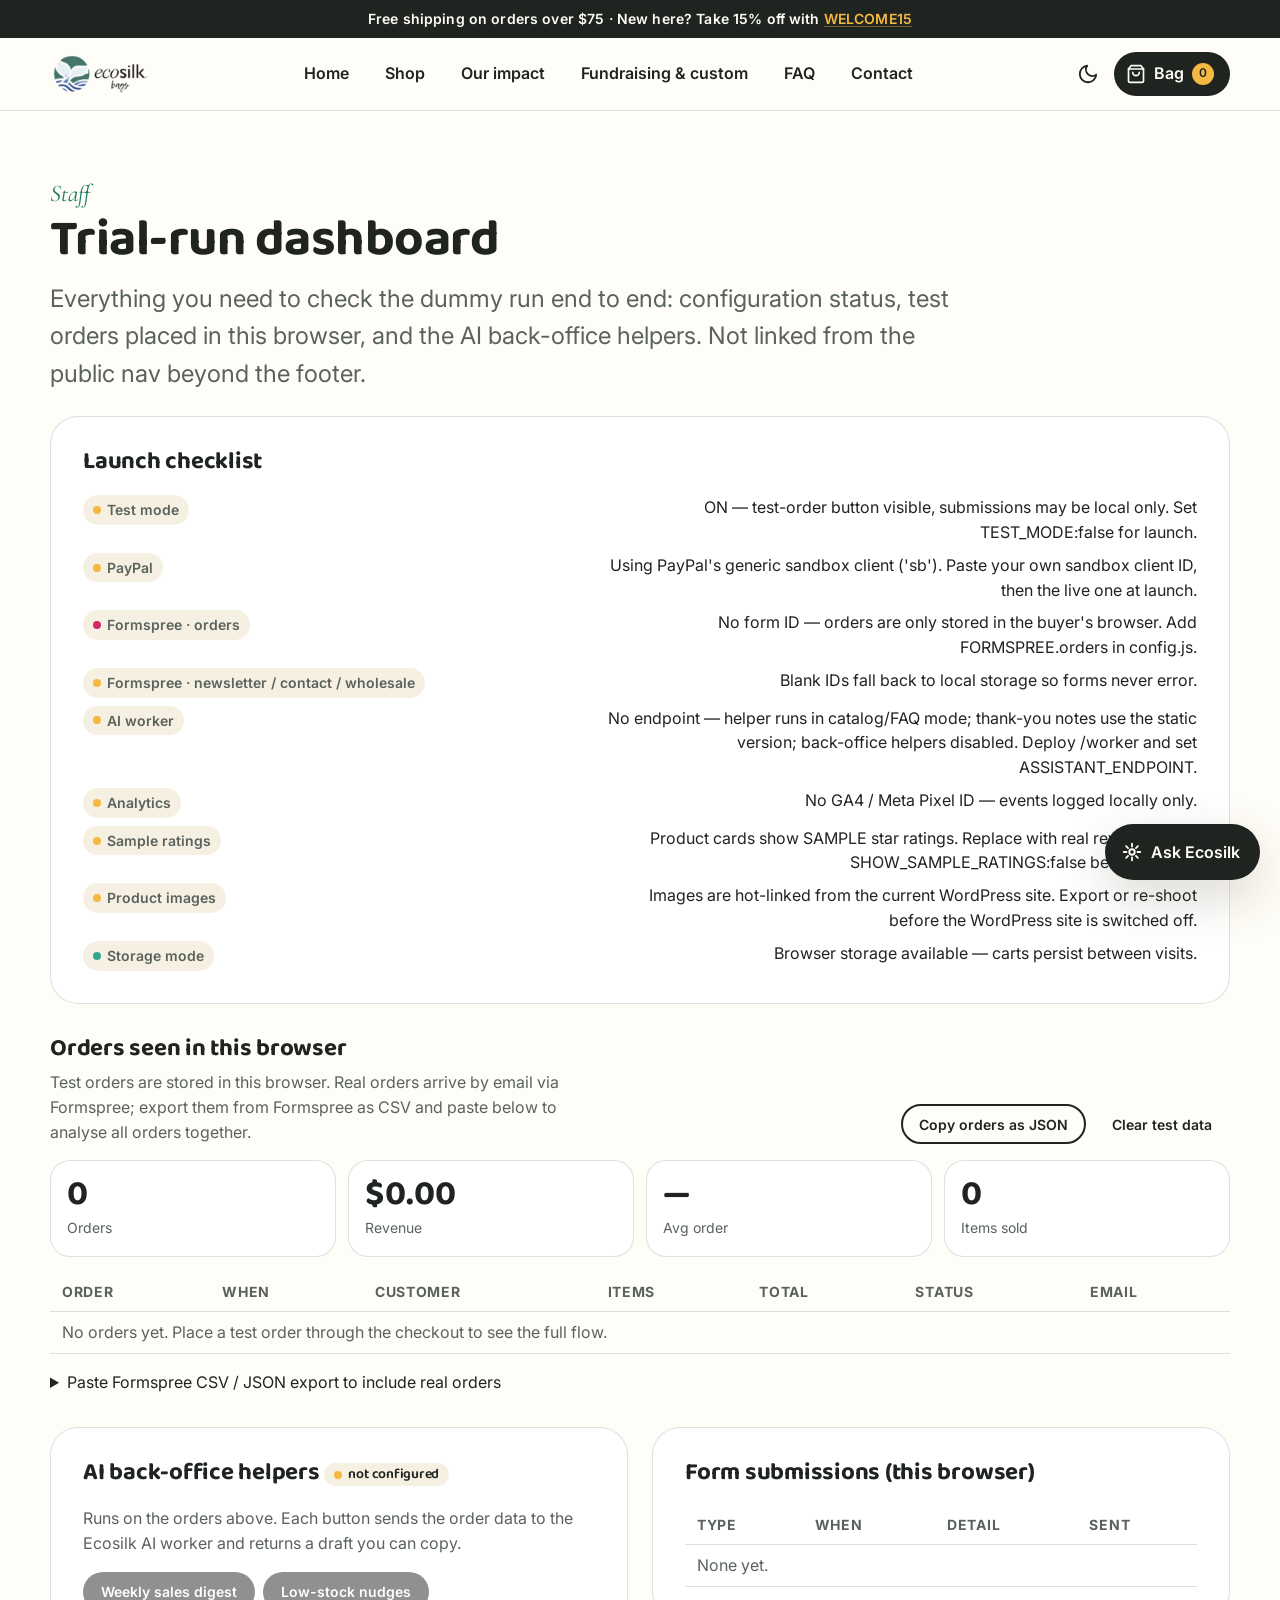
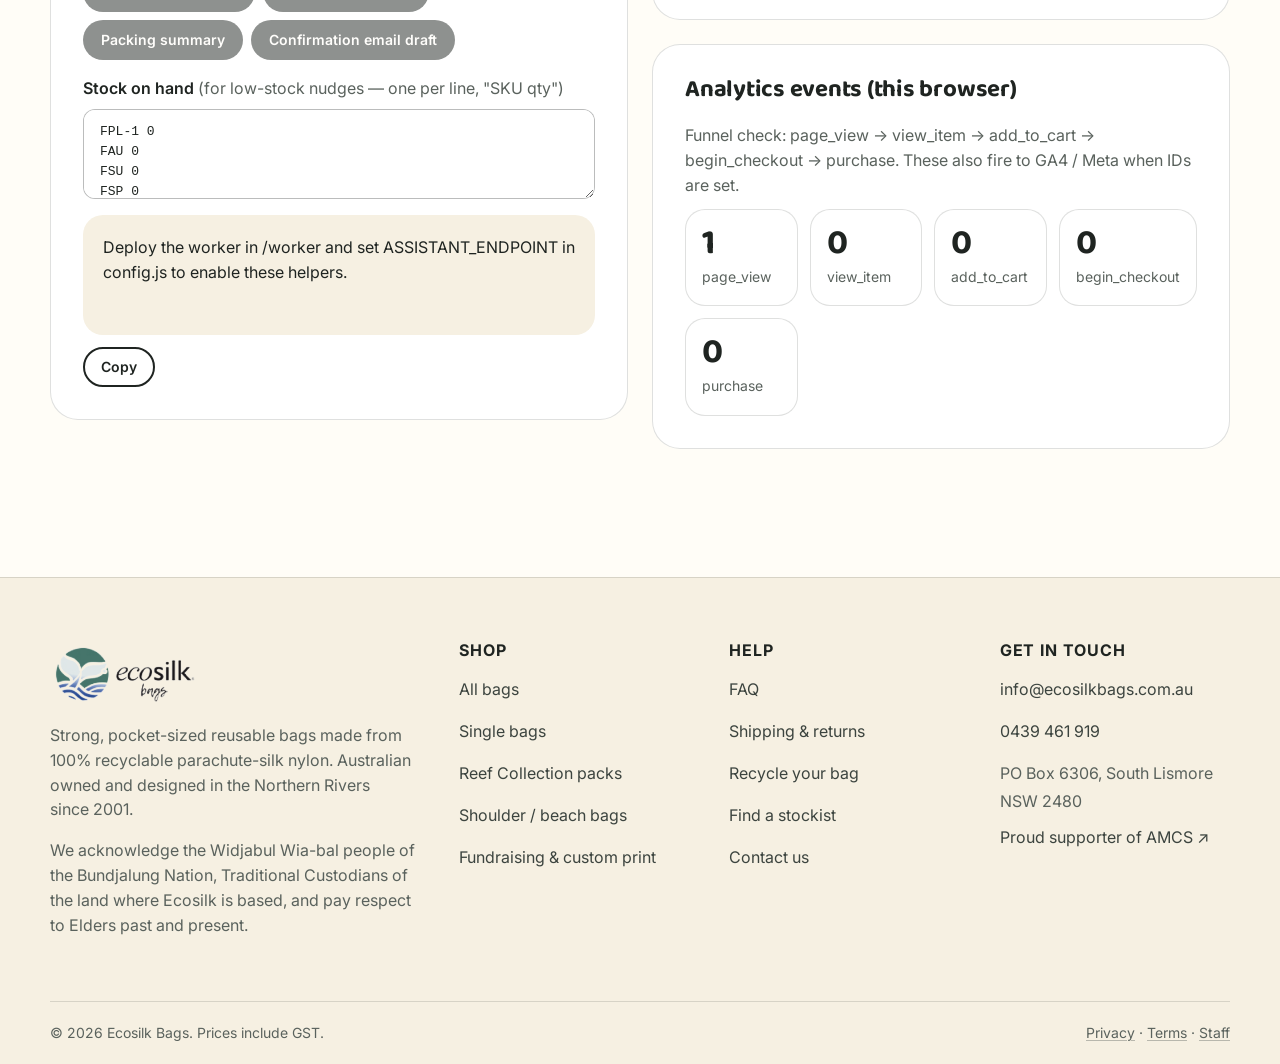
==== commit 34f25d55: "Stockists, policies, admin dashboard, 404, sitemap; QA fixes (pack names, hero bag mask, z-index, pr" ====
--- a/admin.html
+++ b/admin.html
@@ -104,6 +104,9 @@
   // Stock box default from catalog flags
   document.getElementById("stockBox").value=E.CATALOG.filter(p=>!p.inStock).map(p=>`${p.sku} 0`).join("\n")+"\n# add lines like: SSE 12  (SKU then quantity)";
 
+  // Tiny markdown renderer for AI drafts (headings, bold, bullets)
+  const esc=t=>t.replace(/[&<>]/g,c=>({"&":"&amp;","<":"&lt;",">":"&gt;"}[c]));
+  function md(t){ return esc(t).split(/\n/).map(l=>{ if(/^#{1,3}\s/.test(l)) return `<strong style="display:block;margin-top:.6em;">${l.replace(/^#+\s/,"")}</strong>`; if(/^\s*[-*]\s/.test(l)) return `<span style="display:block;padding-left:1em;">• ${l.replace(/^\s*[-*]\s/,"")}</span>`; return l?`<span style="display:block;">${l}</span>`:"<span style='display:block;height:.5em'></span>"; }).join("").replace(/\*\*(.+?)\*\*/g,"<b>$1</b>"); }
   // AI helpers
   const A=window.EcosilkAssistant; const st=document.getElementById("aiStatus"); const out=document.getElementById("aiOut");
   if(A&&A.available()){ fetch(CFG.ASSISTANT_ENDPOINT+"/health").then(r=>r.json()).then(j=>{ st.textContent=`online · ${j.provider}${j.model?" · "+j.model:""}`; st.className="status-pill ok"; }).catch(()=>{ st.textContent="unreachable"; st.className="status-pill bad"; }); }
@@ -112,7 +115,7 @@
     const orders=allOrders(); if(!orders.length){ out.textContent="No orders to analyse yet — place a test order first."; return; }
     out.innerHTML='<span class="typing" aria-label="Working"><i></i><i></i><i></i></span>'; document.querySelectorAll("[data-digest]").forEach(x=>x.disabled=true);
     const stock=document.getElementById("stockBox").value.split("\n").map(l=>l.trim()).filter(l=>l&&!l.startsWith("#")).map(l=>{ const [sku,qty]=l.split(/\s+/); const p=E.bySku(sku); return p?{sku,name:E.displayTitle(p),qty:+qty||0}:null; }).filter(Boolean);
-    try{ const r=await A.call("/digest",{type:b.dataset.digest,orders:orders.slice(0,100),stock,period:"trial"}); out.textContent=r.digest||r.error||"No response."; }
+    try{ const r=await A.call("/digest",{type:b.dataset.digest,orders:orders.slice(0,100),stock,period:"trial"}); out.innerHTML=md(r.digest||r.error||"No response."); }
     catch(e){ out.textContent="The worker didn't respond: "+e.message; }
     document.querySelectorAll("[data-digest]").forEach(x=>x.disabled=false);
   }));
--- a/assets/css/style.css
+++ b/assets/css/style.css
@@ -159,7 +159,7 @@
 /* ---------- Announcement + Header ---------- */
 .announce { background: var(--ink); color: var(--bg); text-align: center; font-size: var(--text-xs); font-weight: 600; padding: var(--space-2) var(--space-4); letter-spacing: 0.01em; }
 .announce a { color: var(--gold); }
-.site-header { position: sticky; top: 0; z-index: 60; background: color-mix(in srgb, var(--bg) 88%, transparent); backdrop-filter: blur(12px); -webkit-backdrop-filter: blur(12px); border-bottom: 1px solid var(--line); }
+.site-header { position: sticky; top: 0; z-index: 150; background: color-mix(in srgb, var(--bg) 88%, transparent); backdrop-filter: blur(12px); -webkit-backdrop-filter: blur(12px); border-bottom: 1px solid var(--line); }
 .header-row { display: flex; align-items: center; justify-content: space-between; gap: var(--space-4); min-height: var(--header-h); }
 .brand { display: inline-flex; align-items: center; gap: var(--space-3); text-decoration: none; }
 .brand img { height: 44px; width: auto; }
@@ -193,7 +193,8 @@
 .hero-proof strong { display: block; color: var(--ink); font-family: var(--font-display); font-size: var(--text-lg); line-height: 1; }
 .hero-visual { position: relative; }
 .swatch-stage { background: var(--surface-2); border-radius: var(--radius-xl); padding: var(--space-6); box-shadow: var(--shadow-sm); }
-.swatch-stage .stage-img { aspect-ratio: 1; border-radius: var(--radius-lg); background-size: cover; background-position: center; background-color: var(--surface-3); transition: background-image .2s ease; }
+.swatch-stage .stage-wrap { aspect-ratio: 1; border-radius: var(--radius-lg); background: var(--surface); display: grid; place-items: center; padding: 6%; }
+.swatch-stage .stage-img { width: 100%; height: 100%; background-size: 160%; background-position: center; background-color: var(--surface-3); transition: background-image .2s ease; -webkit-mask: url("../img/bag-mask.svg") center / contain no-repeat; mask: url("../img/bag-mask.svg") center / contain no-repeat; filter: drop-shadow(0 10px 18px rgba(60,50,20,.18)); }
 .stage-row { display: flex; align-items: center; justify-content: space-between; gap: var(--space-3); margin-top: var(--space-4); flex-wrap: wrap; }
 .stage-row .name { font-family: var(--font-display); font-size: var(--text-lg); font-weight: 700; }
 .swatch-wall { display: grid; grid-template-columns: repeat(12, 1fr); gap: 6px; margin-top: var(--space-4); }
@@ -213,7 +214,7 @@
 .product-grid { display: grid; grid-template-columns: repeat(4, 1fr); gap: var(--space-6) var(--space-5); }
 @media (max-width: 1060px) { .product-grid { grid-template-columns: repeat(3, 1fr); } }
 @media (max-width: 720px) { .product-grid { grid-template-columns: repeat(2, 1fr); gap: var(--space-5) var(--space-3); } }
-.product-card { position: relative; display: flex; flex-direction: column; background: var(--surface); border-radius: var(--radius-lg); overflow: hidden; border: 1px solid var(--line); transition: transform .2s ease, box-shadow .2s ease; content-visibility: auto; contain-intrinsic-size: 360px; }
+.product-card { position: relative; display: flex; flex-direction: column; background: var(--surface); border-radius: var(--radius-lg); overflow: hidden; border: 1px solid var(--line); transition: transform .2s ease, box-shadow .2s ease; }
 .product-card:hover { transform: translateY(-3px); box-shadow: var(--shadow-md); }
 .product-card .thumb { aspect-ratio: 1; background: var(--surface-2); overflow: hidden; }
 .product-card .thumb img { width: 100%; height: 100%; object-fit: cover; transition: transform .4s ease; }
@@ -316,7 +317,8 @@
 }
 
 /* ---------- Cross-sell / rails ---------- */
-.rail { display: grid; grid-auto-flow: column; grid-auto-columns: minmax(220px, 1fr); gap: var(--space-4); overflow-x: auto; scroll-snap-type: x mandatory; padding-bottom: var(--space-3); scrollbar-width: thin; }
+.rail { display: grid; grid-auto-flow: column; grid-auto-columns: clamp(200px, 22vw, 250px); gap: var(--space-4); overflow-x: auto; scroll-snap-type: x mandatory; padding-bottom: var(--space-3); scrollbar-width: thin; min-width: 0; max-width: 100%; }
+.cart-layout > *, .checkout-layout > *, .shop-layout > *, .pdp > *, .grid-2 > *, .story > * { min-width: 0; }
 .rail > * { scroll-snap-align: start; }
 
 /* ---------- Feature / story blocks ---------- */
@@ -462,7 +464,7 @@
 .review-block .kv { display: flex; justify-content: space-between; gap: var(--space-4); }
 .review-block .kv span:first-child { color: var(--muted); }
 .review-block .edit { color: var(--accent); font-weight: 600; text-decoration: none; }
-#paypal-button-container { min-height: 48px; }
+#paypal-button-container { min-height: 48px; position: relative; z-index: 1; }
 .test-pay { border: 2px dashed var(--gold); border-radius: var(--radius-lg); padding: var(--space-5); background: var(--gold-soft); display: grid; gap: var(--space-3); }
 .test-pay h3 { font-size: var(--text-base); }
 
@@ -472,6 +474,7 @@
 .thanks-hero .tick svg { width: 36px; height: 36px; }
 .order-card { background: var(--surface); border: 1px solid var(--line); border-radius: var(--radius-xl); padding: var(--space-6); display: grid; gap: var(--space-4); }
 .ai-note { background: var(--surface-2); border-radius: var(--radius-lg); padding: var(--space-6); display: grid; gap: var(--space-3); }
+.ai-note #aiBody { white-space: pre-line; }
 .ai-note .label { display: inline-flex; align-items: center; gap: var(--space-2); font-size: var(--text-xs); font-weight: 700; text-transform: uppercase; letter-spacing: .05em; color: var(--green); }
 .share-row { display: flex; gap: var(--space-2); flex-wrap: wrap; }
 .code-box { display: inline-flex; align-items: center; gap: var(--space-3); border: 2px dashed var(--ink); border-radius: var(--radius-md); padding: var(--space-2) var(--space-4); font-family: var(--font-display); font-weight: 700; font-size: var(--text-lg); letter-spacing: .08em; }
@@ -507,12 +510,13 @@
 .assist-fab svg { width: 22px; height: 22px; }
 .assist-fab:hover { background: var(--ink-soft); }
 body.has-sticky-buy .assist-fab { bottom: 96px; }
-.assist-panel { position: fixed; right: var(--space-5); bottom: calc(var(--space-5) + 64px); z-index: 85; width: min(400px, calc(100% - var(--space-8))); height: min(600px, calc(100vh - 140px)); background: var(--surface); border: 1px solid var(--line); border-radius: var(--radius-xl); box-shadow: var(--shadow-lg); display: none; flex-direction: column; overflow: hidden; }
+.assist-panel { position: fixed; right: var(--space-5); bottom: calc(var(--space-5) + 72px); z-index: 85; width: min(400px, calc(100% - var(--space-8))); height: min(600px, calc(100vh - 140px)); background: var(--surface); border: 1px solid var(--line); border-radius: var(--radius-xl); box-shadow: var(--shadow-lg); display: none; flex-direction: column; overflow: hidden; }
 .assist-panel.open { display: flex; }
 body.has-sticky-buy .assist-panel { bottom: calc(96px + 64px); }
 @media (max-width: 480px) { .assist-panel { right: var(--space-3); left: var(--space-3); width: auto; height: min(620px, calc(100vh - 110px)); bottom: calc(var(--space-4) + 64px); } .assist-fab { right: var(--space-3); } }
 .assist-head { display: flex; align-items: center; justify-content: space-between; padding: var(--space-3) var(--space-3) var(--space-3) var(--space-5); border-bottom: 1px solid var(--line); background: var(--surface-2); }
-.assist-head b { font-family: var(--font-display); font-size: var(--text-base); display: flex; align-items: center; gap: var(--space-2); }
+.assist-head b { font-family: var(--font-display); font-size: var(--text-base); display: flex; align-items: center; gap: var(--space-2); flex-wrap: wrap; }
+.assist-head b > svg { width: 22px; height: 22px; flex: none; color: var(--accent); }
 .assist-head small { display: block; color: var(--muted); font-size: var(--text-xs); font-family: var(--font-body); font-weight: 400; }
 .assist-log { flex: 1; overflow-y: auto; padding: var(--space-4); display: grid; gap: var(--space-3); align-content: start; }
 .msg { max-width: 88%; padding: var(--space-3) var(--space-4); border-radius: var(--radius-lg); font-size: var(--text-sm); line-height: 1.5; }
